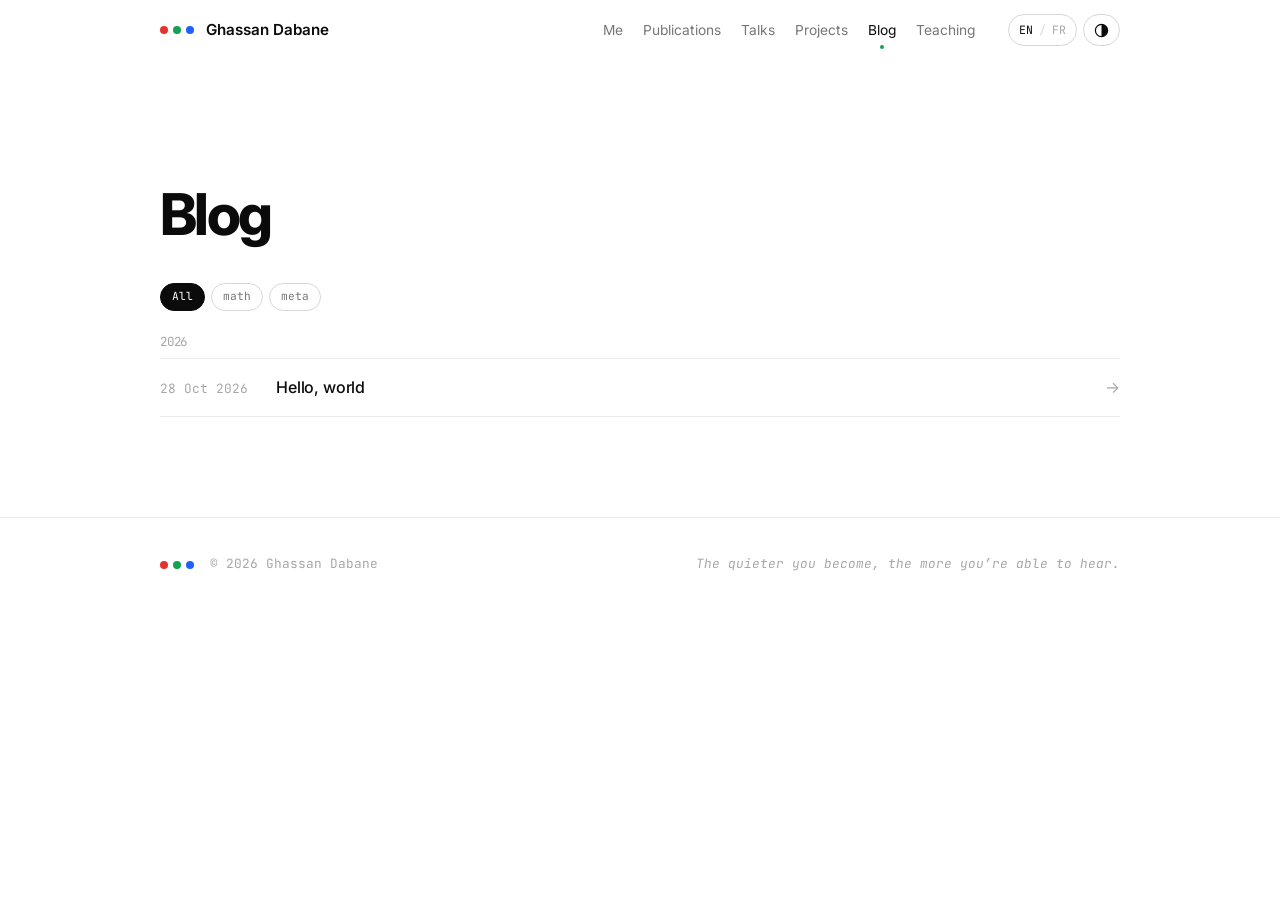
==== blog.html @ eb93631a "adding everything" ====
<!doctype html>
<html lang="en" data-lang="en">
<head>
  <meta charset="utf-8">
  <meta name="viewport" content="width=device-width, initial-scale=1">
  <title>Blog — Ghassan Dabane</title>
  <meta name="description" content="Notes on classic literature, technology and mathematics by Ghassan Dabane.">
  <meta name="theme-color" content="#ffffff" media="(prefers-color-scheme: light)">
  <meta name="theme-color" content="#0b0b0c" media="(prefers-color-scheme: dark)">
  <link rel="icon" href="assets/img/favicon.svg" type="image/svg+xml">
  <link rel="alternate" type="application/rss+xml" title="Ghassan Dabane — Blog" href="feed.xml">
  <script>
    (function () {
      var d = document.documentElement, t, l;
      try { t = localStorage.getItem('theme'); l = localStorage.getItem('lang'); } catch (e) {}
      if (t) d.dataset.theme = t;
      if (!l) l = (navigator.language || 'en').slice(0, 2) === 'fr' ? 'fr' : 'en';
      d.dataset.lang = l; d.lang = l;
    })();
  </script>
  <link rel="preconnect" href="https://fonts.googleapis.com">
  <link rel="preconnect" href="https://fonts.gstatic.com" crossorigin>
  <link href="https://fonts.googleapis.com/css2?family=Inter:wght@400..800&family=JetBrains+Mono:wght@400;500&family=Newsreader:ital,opsz,wght@0,6..72,400..600;1,6..72,400..600&display=swap" rel="stylesheet">
  <link rel="stylesheet" href="assets/css/style.css">
</head>
<body data-page="blog">
<a class="skip" href="#main">Skip to content</a>
<span hidden data-title-en="Blog — Ghassan Dabane" data-title-fr="Blog — Ghassan Dabane"></span>
<header class="site-header">
  <div class="wrap bar">
    <a class="brand" href="./" aria-label="Ghassan Dabane — home"><span class="rgb" aria-hidden="true"><i></i><i></i><i></i></span>Ghassan Dabane</a>
    <nav class="nav" aria-label="Main">
      <a href="./#me" data-nav="me" style="--c:var(--red)"><span lang="en">Me</span><span lang="fr">Moi</span></a>
      <a href="./#publications" data-nav="publications" style="--c:var(--green)">Publications</a>
      <a href="./#presentations" data-nav="presentations" style="--c:var(--blue)"><span lang="en">Talks</span><span lang="fr">Exposés</span></a>
      <a href="./#projects" data-nav="projects" style="--c:var(--red)"><span lang="en">Projects</span><span lang="fr">Projets</span></a>
      <a href="./#blog" data-nav="blog" style="--c:var(--green)">Blog</a>
      <a href="./#teaching" data-nav="teaching" style="--c:var(--blue)"><span lang="en">Teaching</span><span lang="fr">Enseignement</span></a>
    </nav>
    <div class="tools">
      <button class="toggle" id="lang-toggle" type="button" aria-label="Français / English"><span data-l="en">EN</span><span class="sep">/</span><span data-l="fr">FR</span></button>
      <button class="toggle" id="theme-toggle" type="button" aria-label="Toggle dark mode">
        <svg class="theme-icon" viewBox="0 0 16 16" aria-hidden="true"><circle cx="8" cy="8" r="6.5" fill="none" stroke="currentColor" stroke-width="1.3"/><path class="half" d="M8 1.5a6.5 6.5 0 0 1 0 13z" fill="currentColor"/></svg>
      </button>
    </div>
  </div>
</header>

<main id="main" class="wrap">
  <header class="page-head">
    <h1><span lang="en">Blog</span><span lang="fr">Blog</span></h1>
  </header>
  <div class="filters" id="filters" role="toolbar" aria-label="Tags"></div>
  <div id="list" aria-live="polite"></div>
</main>

<footer class="site-footer">
  <div class="wrap foot-row">
    <span class="mono"><span class="rgb" aria-hidden="true"><i></i><i></i><i></i></span>&nbsp; © <span data-year>2026</span> Ghassan Dabane</span>
    <span class="mono quote"><span lang="en">The quieter you become, the more you’re able to hear.</span><span lang="fr">Plus tu deviens silencieux, plus tu es capable d’entendre.</span></span>
  </div>
</footer>

<script src="assets/js/site.js"></script>
<script src="assets/js/posts.js"></script>
<script>
(function () {
  var tag = new URLSearchParams(location.search).get('tag'), all = [];
  var filters = document.getElementById('filters'), list = document.getElementById('list');
  function draw() {
    var l = Site.lang(), posts = Posts.forLang(all, l), tags = [];
    posts.forEach(function (p) { (p.tags || []).forEach(function (t) { if (tags.indexOf(t) < 0) tags.push(t); }); });
    tags.sort();
    filters.innerHTML = tags.length < 2 ? '' :
      '<button class="chip' + (tag ? '' : ' on') + '" data-tag="">' + Site.t('all') + '</button>' +
      tags.map(function (t) { return '<button class="chip' + (tag === t ? ' on' : '') + '" data-tag="' + Posts.esc(t) + '">' + Posts.esc(t) + '</button>'; }).join('');
    var shown = posts.filter(function (p) { return !tag || (p.tags || []).indexOf(tag) >= 0; });
    if (!shown.length) { list.innerHTML = '<ul class="lines"><li class="empty">' + Site.t('soon') + '</li></ul>'; return; }
    var byYear = {};
    shown.forEach(function (p) { var y = (p.date || '').slice(0, 4); (byYear[y] = byYear[y] || []).push(p); });
    list.innerHTML = Object.keys(byYear).sort().reverse().map(function (y) {
      return '<section class="year-group"><h2>' + y + '</h2><ul class="lines">' + byYear[y].map(function (p) { return Posts.itemHTML(p, l); }).join('') + '</ul></section>';
    }).join('');
  }
  filters.addEventListener('click', function (e) {
    var b = e.target.closest('[data-tag]'); if (!b) return;
    tag = b.dataset.tag || null; draw();
  });
  Posts.load().then(function (p) { all = p; draw(); });
  document.addEventListener('langchange', draw);
})();
</script>
</body>
</html>
---- assets/css/style.css ----
/* =========================================================================
   Ghassan Dabane — personal site
   Five colours only: black, white, red, green, blue.
   Every grey is black or white at reduced opacity.
   ========================================================================= */

:root {
  --black: #0b0b0c;
  --white: #ffffff;
  --red:   #e5322d;
  --green: #12a150;
  --blue:  #1f5fff;

  --bg: var(--white);
  --fg: var(--black);

  --sans:  "Inter", ui-sans-serif, system-ui, -apple-system, "Segoe UI", Roboto, sans-serif;
  --serif: "Newsreader", "Iowan Old Style", "Palatino Linotype", Georgia, serif;
  --mono:  "JetBrains Mono", ui-monospace, SFMono-Regular, Menlo, Consolas, monospace;

  --wrap: 1040px;
  --gutter: clamp(16px, 4vw, 40px);
  --ease: cubic-bezier(.22, .8, .2, 1);
  color-scheme: light;
}
:root[data-theme="dark"] { --bg: var(--black); --fg: var(--white); color-scheme: dark; }
@media (prefers-color-scheme: dark) {
  :root:not([data-theme="light"]) { --bg: var(--black); --fg: var(--white); color-scheme: dark; }
}
:root {
  --fg-72: color-mix(in srgb, var(--fg) 72%, transparent);
  --fg-56: color-mix(in srgb, var(--fg) 56%, transparent);
  --fg-36: color-mix(in srgb, var(--fg) 36%, transparent);
  --fg-16: color-mix(in srgb, var(--fg) 16%, transparent);
  --fg-08: color-mix(in srgb, var(--fg) 8%, transparent);
  --fg-04: color-mix(in srgb, var(--fg) 4%, transparent);
  --bg-80: color-mix(in srgb, var(--bg) 82%, transparent);
}

/* language switching: <x lang="en">…</x><x lang="fr">…</x> */
html[data-lang="en"] body [lang="fr"],
html[data-lang="fr"] body [lang="en"] { display: none !important; }

/* ---------- base ---------- */
*, *::before, *::after { box-sizing: border-box; }
html { -webkit-text-size-adjust: 100%; scroll-behavior: smooth; scroll-padding-top: 80px; }
body {
  margin: 0; background: var(--bg); color: var(--fg);
  font: 400 16px/1.6 var(--sans);
  -webkit-font-smoothing: antialiased; text-rendering: optimizeLegibility;
  transition: background-color .35s var(--ease), color .35s var(--ease);
  overflow-x: hidden;
}
img, svg { display: block; max-width: 100%; }
a { color: inherit; text-decoration: none; }
p { margin: 0; }
h1, h2, h3 { margin: 0; font-weight: 700; letter-spacing: -.02em; line-height: 1.15; }
ul { list-style: none; margin: 0; padding: 0; }
button { font: inherit; color: inherit; background: none; border: 0; padding: 0; cursor: pointer; }
::selection { background: var(--blue); color: var(--white); }
:focus-visible { outline: 2px solid var(--blue); outline-offset: 3px; border-radius: 4px; }

.wrap { width: 100%; max-width: var(--wrap); margin: 0 auto; padding: 0 var(--gutter); }
.mono { font-family: var(--mono); font-size: .8rem; }
.muted { color: var(--fg-56); }
.skip { position: absolute; left: -999px; top: 8px; background: var(--fg); color: var(--bg); padding: 8px 12px; border-radius: 6px; z-index: 99; }
.skip:focus { left: 8px; }

.rgb { display: inline-flex; gap: 5px; align-items: center; vertical-align: middle; }
.rgb i { width: 8px; height: 8px; border-radius: 50%; display: block; }
.rgb i:nth-child(1) { background: var(--red); }
.rgb i:nth-child(2) { background: var(--green); }
.rgb i:nth-child(3) { background: var(--blue); }
.dot { width: 7px; height: 7px; border-radius: 50%; display: inline-block; flex: none; }
.dot.r { background: var(--red); } .dot.g { background: var(--green); } .dot.b { background: var(--blue); }

/* ---------- header ---------- */
.site-header {
  position: sticky; top: 0; z-index: 50; background: var(--bg-80);
  backdrop-filter: saturate(1.4) blur(14px); -webkit-backdrop-filter: saturate(1.4) blur(14px);
  border-bottom: 1px solid transparent; transition: border-color .3s var(--ease);
}
.site-header.scrolled { border-bottom-color: var(--fg-08); }
.bar { display: flex; align-items: center; gap: 24px; height: 60px; }
.brand { display: inline-flex; align-items: center; gap: 12px; font-weight: 600; font-size: .95rem; white-space: nowrap; }
.brand .rgb { transition: gap .3s var(--ease); }
.brand:hover .rgb { gap: 8px; }
.nav { display: flex; gap: 2px; margin-left: auto; }
.nav a { position: relative; padding: 6px 9px; border-radius: 8px; font-size: .86rem; color: var(--fg-56); transition: color .2s; }
.nav a:hover, .nav a.active { color: var(--fg); }
.nav a.active::after {
  content: ""; position: absolute; left: 50%; bottom: -2px; width: 4px; height: 4px; border-radius: 50%;
  transform: translateX(-50%); background: var(--c, var(--fg));
}
.tools { display: flex; align-items: center; gap: 6px; }
.toggle {
  height: 32px; min-width: 32px; padding: 0 10px; border-radius: 999px; border: 1px solid var(--fg-16);
  display: inline-flex; align-items: center; justify-content: center; gap: 6px;
  font-family: var(--mono); font-size: .72rem; transition: border-color .2s;
}
.toggle:hover { border-color: var(--fg-36); }
.toggle .off { color: var(--fg-36); }
.toggle .sep { color: var(--fg-16); }
.theme-icon { width: 15px; height: 15px; }
.theme-icon .half { transform-origin: center; transition: transform .5s var(--ease); }
:root[data-theme="dark"] .theme-icon .half { transform: rotate(180deg); }

/* ---------- hero ---------- */
.hero { padding: clamp(72px, 14vw, 168px) 0 clamp(72px, 11vw, 136px); }
.hero-grid { display: grid; grid-template-columns: minmax(0, 1fr) auto; gap: 48px; align-items: center; }
.hero h1 { font-size: clamp(2.75rem, 7.5vw, 5rem); font-weight: 760; letter-spacing: -.045em; line-height: .96; margin-bottom: 28px; }
.hero h1 span { display: block; }
.lead { font-size: clamp(1.05rem, 1.7vw, 1.25rem); line-height: 1.45; color: var(--fg-72); max-width: 32ch; letter-spacing: -.01em; }
.affil { color: var(--fg-36); margin-top: 14px; }
.links { display: flex; flex-wrap: wrap; gap: 6px 22px; margin-top: 36px; font-size: .92rem; }
.links a {
  background-image: linear-gradient(var(--fg), var(--fg)); background-size: 0 1px;
  background-position: 0 100%; background-repeat: no-repeat; transition: background-size .35s var(--ease);
}
.links a:hover { background-size: 100% 1px; }

.matrix { display: grid; grid-template-columns: repeat(5, var(--d)); gap: calc(var(--d) * .9); --d: 18px; cursor: pointer; }
.matrix i {
  width: var(--d); height: var(--d); border-radius: 50%;
  background: color-mix(in srgb, var(--fg) 8%, var(--bg));
  transition: background-color .45s var(--ease) var(--dl, 0ms), transform .3s var(--ease);
  transform: scale(var(--s, 1));
}
.matrix i.r { background: var(--red); } .matrix i.g { background: var(--green); }
.matrix i.b { background: var(--blue); } .matrix i.k { background: var(--fg); }

/* ---------- sections ---------- */
.section { padding: clamp(48px, 7vw, 80px) 0; border-top: 1px solid var(--fg-08); }
.section-grid { display: grid; grid-template-columns: 200px minmax(0, 1fr); gap: 40px; }
.section-head { position: sticky; top: 92px; align-self: start; display: flex; align-items: baseline; gap: 14px; }
.section-head .num { display: inline-flex; align-items: center; gap: 8px; color: var(--fg-36); }
.section-head h2 { font-size: 1.05rem; font-weight: 600; letter-spacing: -.01em; }

/* me */
.me { display: grid; grid-template-columns: 120px minmax(0, 1fr); gap: 48px; align-items: start; }
.portrait { width: 120px; height: 120px; border-radius: 50%; overflow: hidden; }
.portrait img { width: 100%; height: 100%; object-fit: cover; filter: grayscale(1) contrast(1.05); transition: filter .6s var(--ease); }
.portrait:hover img { filter: none; }
.cols { display: grid; grid-template-columns: 1fr 1fr; gap: 40px; }
.label { color: var(--fg-36); margin: 0 0 10px; }
.list + .label { margin-top: 28px; }
.list li { display: grid; grid-template-columns: 72px minmax(0, 1fr); gap: 16px; padding: 5px 0; font-size: .95rem; }
.list .yr { color: var(--fg-36); padding-top: 2px; }
.list .inst { display: block; color: var(--fg-56); font-size: .88rem; }
.quote { font-style: italic; }

/* lines: talks, posts */
.lines { border-top: 1px solid var(--fg-08); }
.lines li a, .lines li.static { display: grid; grid-template-columns: 96px minmax(0, 1fr) auto; gap: 20px; align-items: baseline; padding: 16px 0; border-bottom: 1px solid var(--fg-08); }
.lines .date { color: var(--fg-36); white-space: nowrap; }
.lines .title { font-weight: 500; letter-spacing: -.01em; transition: transform .35s var(--ease); display: inline-block; }
.lines .sub { color: var(--fg-56); font-size: .88rem; margin-left: 10px; }
.lines .side { display: flex; align-items: center; gap: 10px; color: var(--fg-36); }
.lines .arrow { transition: transform .3s var(--ease), color .2s; }
.lines li a:hover .title { transform: translateX(4px); }
.lines li a:hover .arrow { transform: translateX(3px); color: var(--fg); }
.lines .empty { color: var(--fg-36); padding: 16px 0; border-bottom: 1px solid var(--fg-08); font-family: var(--mono); font-size: .8rem; }
.lang-badge { font-family: var(--mono); font-size: .64rem; text-transform: uppercase; border: 1px solid var(--fg-16); border-radius: 4px; padding: 0 5px; color: var(--fg-56); }
.more { display: inline-flex; align-items: center; gap: 8px; margin-top: 20px; color: var(--fg-56); transition: color .2s; }
.more:hover { color: var(--fg); }

/* publications */
.pub { padding: 18px 0 22px; border-top: 1px solid var(--fg-08); border-bottom: 1px solid var(--fg-08); }
.pub + .pub { border-top: 0; }
.pub-meta { color: var(--fg-36); margin-bottom: 8px; }
.pub h3 { font-size: 1.02rem; font-weight: 600; line-height: 1.4; letter-spacing: -.01em; max-width: 56ch; margin-bottom: 4px; }
.pub .authors { color: var(--fg-56); font-size: .9rem; }
.pub .authors b { color: var(--fg); font-weight: 500; }
.pub-actions { display: flex; flex-wrap: wrap; gap: 6px; margin-top: 14px; }
.chip {
  display: inline-flex; align-items: center; gap: 6px; height: 28px; padding: 0 11px; border-radius: 999px;
  font-family: var(--mono); font-size: .7rem; border: 1px solid var(--fg-16); color: var(--fg-56);
  transition: border-color .2s, color .2s, background-color .2s;
}
.chip:hover, .chip[aria-expanded="true"] { border-color: var(--fg); color: var(--fg); }
.pub-panel { display: none; margin-top: 14px; }
.pub-panel.open { display: block; animation: fade .35s var(--ease); }
.pub-panel pre {
  margin: 0; padding: 14px 16px; border-radius: 10px; background: var(--fg-04); border: 1px solid var(--fg-08);
  font-family: var(--mono); font-size: .72rem; line-height: 1.6; overflow-x: auto; color: var(--fg-72);
}
@keyframes fade { from { opacity: 0; transform: translateY(-4px); } to { opacity: 1; transform: none; } }

/* projects */
.feature { display: grid; grid-template-columns: minmax(0, 1fr) minmax(0, 1fr); border: 1px solid var(--fg-08); border-radius: 20px; overflow: hidden; transition: border-color .3s var(--ease); }
.feature:hover { border-color: var(--fg-36); }
.feature-body { padding: 32px; display: flex; flex-direction: column; justify-content: flex-end; }
.feature-label { display: flex; align-items: center; gap: 8px; color: var(--fg-36); margin-bottom: auto; padding-bottom: 32px; }
.feature h3 { font-size: 2rem; letter-spacing: -.04em; margin-bottom: 8px; }
.pitch { color: var(--fg-56); max-width: 30ch; }
.feature-art { border-left: 1px solid var(--fg-08); display: grid; place-items: center; padding: 28px; min-height: 280px; }
.feature-art svg { width: min(100%, 300px); height: auto; overflow: visible; }
.feature-art .scan { animation: scan 4.5s var(--ease) infinite; }
@keyframes scan { 0%, 100% { transform: translateY(-70px); opacity: 0; } 15% { opacity: 1; } 50% { transform: translateY(70px); opacity: 1; } 65% { opacity: 0; } }
.feature-art .label-chip { font-family: var(--mono); font-size: 11px; }

/* teaching */
.soon { display: flex; align-items: center; gap: 16px; padding-top: 4px; }
.loader { display: flex; gap: 7px; }
.loader i { width: 9px; height: 9px; border-radius: 50%; animation: bob 1.4s var(--ease) infinite; }
.loader i:nth-child(1) { background: var(--red); }
.loader i:nth-child(2) { background: var(--green); animation-delay: .16s; }
.loader i:nth-child(3) { background: var(--blue); animation-delay: .32s; }
@keyframes bob { 0%, 60%, 100% { transform: translateY(0); } 30% { transform: translateY(-6px); } }

/* footer */
.site-footer { border-top: 1px solid var(--fg-08); padding: 36px 0 44px; color: var(--fg-36); }
.foot-row { display: flex; flex-wrap: wrap; justify-content: space-between; gap: 12px 24px; align-items: center; }
.foot-row a { transition: color .2s; }
.foot-row a:hover { color: var(--fg); }

/* ---------- blog index ---------- */
.page-head { padding: clamp(64px, 10vw, 120px) 0 36px; }
.page-head h1 { font-size: clamp(2.4rem, 6vw, 3.6rem); letter-spacing: -.045em; font-weight: 760; }
.filters { display: flex; flex-wrap: wrap; gap: 6px; margin-bottom: 24px; }
.filters .chip.on { background: var(--fg); color: var(--bg); border-color: var(--fg); }
.year-group { margin-bottom: 36px; }
.year-group h2 { font-family: var(--mono); font-size: .78rem; font-weight: 400; color: var(--fg-36); margin-bottom: 8px; }
main.wrap { padding-bottom: 64px; }

/* ---------- article ---------- */
.article { max-width: 700px; margin: 0 auto; padding: clamp(48px, 8vw, 96px) var(--gutter) 64px; }
.back { display: inline-flex; gap: 8px; align-items: center; color: var(--fg-36); margin-bottom: 40px; transition: color .2s; }
.back:hover { color: var(--fg); }
.article-meta { display: flex; flex-wrap: wrap; gap: 6px 14px; align-items: center; color: var(--fg-36); margin-bottom: 16px; }
.article-meta .tag { color: var(--fg-56); }
.article-meta .tag:hover { color: var(--fg); }
.article h1 { font-size: clamp(2rem, 5vw, 3rem); letter-spacing: -.04em; line-height: 1.08; font-weight: 740; margin-bottom: 18px; }
.article .dek { font-family: var(--serif); font-size: 1.25rem; line-height: 1.45; color: var(--fg-56); font-style: italic; }
.article .alt-lang { margin-top: 18px; }
.article hr.rule { border: 0; height: 1px; background: var(--fg-08); margin: 32px 0 40px; }
.progress { position: fixed; top: 0; left: 0; height: 2px; width: 100%; transform-origin: 0 50%; transform: scaleX(var(--p, 0)); z-index: 60;
  background: linear-gradient(90deg, var(--red) 0 33.33%, var(--green) 33.33% 66.66%, var(--blue) 66.66%); }

.prose { font-family: var(--serif); font-size: 1.2rem; line-height: 1.72; font-optical-sizing: auto; }
.prose > * + * { margin-top: 1.1em; }
.prose p { margin-bottom: 0; }
.prose li > p + p { margin-top: .6em; }
.prose h2, .prose h3, .prose h4 { font-family: var(--sans); letter-spacing: -.025em; line-height: 1.2; margin-top: 2.2em; }
.prose h2 { font-size: 1.5rem; } .prose h3 { font-size: 1.2rem; } .prose h4 { font-size: 1.02rem; }
.prose h2 + *, .prose h3 + *, .prose h4 + * { margin-top: .7em; }
.prose a { background-image: linear-gradient(var(--blue), var(--blue)); background-size: 100% 1px; background-position: 0 100%; background-repeat: no-repeat; transition: background-size .25s; }
.prose a:hover { background-size: 100% 2px; }
.prose strong { font-weight: 600; }
.prose ul { list-style: disc; } .prose ol { list-style: decimal; }
.prose ul, .prose ol { padding-left: 1.3em; }
.prose li + li { margin-top: .35em; }
.prose li::marker { color: var(--fg-36); }
.prose blockquote { margin-left: 0; margin-right: 0; padding: .1em 0 .1em 1.2em; border-left: 3px solid var(--red); font-style: italic; color: var(--fg-72); }
.prose blockquote p + p { margin-top: .7em; }
.prose blockquote cite { display: block; font-style: normal; font-family: var(--sans); font-size: .85rem; color: var(--fg-56); }
.prose hr { border: 0; text-align: center; margin: 2.4em 0; }
.prose hr::before { content: "• • •"; letter-spacing: .6em; color: var(--fg-36); }
.prose img { border-radius: 12px; margin: 0 auto; }
.prose figcaption, .prose img + em { display: block; text-align: center; font-family: var(--sans); font-size: .85rem; color: var(--fg-56); margin-top: .7em; }
.prose table { width: 100%; border-collapse: collapse; font-family: var(--sans); font-size: .92rem; display: block; overflow-x: auto; }
.prose th { text-align: left; font-weight: 600; border-bottom: 1.5px solid var(--fg); padding: 8px 12px; }
.prose td { border-bottom: 1px solid var(--fg-08); padding: 8px 12px; }
.prose :not(pre) > code { font-family: var(--mono); font-size: .8em; background: var(--fg-08); padding: .12em .38em; border-radius: 5px; }
.prose pre { margin-left: -12px; margin-right: -12px; }
.prose pre code { display: block; font-family: var(--mono); font-size: .82rem; line-height: 1.65; padding: 18px 20px; border-radius: 14px; background: var(--fg-04); border: 1px solid var(--fg-08); overflow-x: auto; }
.prose .math-display { overflow-x: auto; overflow-y: hidden; padding: .3em 0; }
.prose .katex { font-size: 1.04em; }
.prose .katex-display { margin: 0; }
.prose .math-error { color: var(--red); font-family: var(--mono); font-size: .8em; }
.prose sup.fn a { font-family: var(--sans); font-size: .7em; font-weight: 600; color: var(--blue); background: none; padding: 0 .1em; }
.prose .footnotes { margin-top: 3em; padding-top: 1.2em; border-top: 1px solid var(--fg-08); font-size: 1rem; color: var(--fg-72); }
.prose .footnotes ol { padding-left: 1.2em; }
.prose .footnotes a.fn-back { background: none; color: var(--fg-36); margin-left: .3em; font-family: var(--sans); }
.post-nav { display: grid; grid-template-columns: 1fr 1fr; gap: 12px; margin-top: 64px; }
.post-nav a { border: 1px solid var(--fg-08); border-radius: 14px; padding: 16px 18px; transition: border-color .3s; }
.post-nav a:hover { border-color: var(--fg-36); }
.post-nav .mono { color: var(--fg-36); display: block; margin-bottom: 4px; }
.post-nav .next { text-align: right; grid-column: 2; }
.post-nav b { font-weight: 500; }

/* syntax highlighting, five colours only */
.hljs-keyword, .hljs-built_in, .hljs-selector-tag, .hljs-literal { color: var(--blue); }
.hljs-string, .hljs-attr, .hljs-template-variable, .hljs-addition { color: var(--green); }
.hljs-number, .hljs-title.function_, .hljs-title, .hljs-section, .hljs-deletion, .hljs-symbol { color: var(--red); }
.hljs-comment, .hljs-quote, .hljs-meta { color: var(--fg-36); font-style: italic; }

/* reveal on scroll */
.reveal { opacity: 0; transform: translateY(14px); transition: opacity .8s var(--ease), transform .8s var(--ease); }
.reveal.in { opacity: 1; transform: none; }

/* ---------- responsive ---------- */
@media (max-width: 860px) {
  .section-grid { grid-template-columns: 1fr; gap: 24px; }
  .section-head { position: static; }
  .feature { grid-template-columns: 1fr; }
  .feature-art { border-left: 0; border-top: 1px solid var(--fg-08); min-height: 220px; order: -1; }
}
@media (max-width: 720px) {
  .bar { height: 54px; gap: 12px; }
  .nav { position: fixed; left: 0; right: 0; top: 54px; margin: 0; padding: 4px var(--gutter); overflow-x: auto; scrollbar-width: none;
         background: var(--bg-80); backdrop-filter: blur(14px); -webkit-backdrop-filter: blur(14px); border-bottom: 1px solid var(--fg-08); }
  .nav::-webkit-scrollbar { display: none; }
  .nav a { white-space: nowrap; font-size: .82rem; }
  .tools { margin-left: auto; }
  html { scroll-padding-top: 104px; }
  main { padding-top: 40px; }
  .hero-grid { grid-template-columns: 1fr; }
  .matrix { --d: 9px; order: -1; }
  .me { grid-template-columns: 1fr; gap: 28px; }
  .portrait { width: 88px; height: 88px; }
  .cols { grid-template-columns: 1fr; gap: 0; }
  .cols > div + div { margin-top: 28px; }
  .lines li a, .lines li.static { grid-template-columns: 1fr auto; gap: 2px 16px; }
  .lines .date { grid-column: 1 / -1; }
  .lines .sub { display: block; margin: 2px 0 0; }
  .prose { font-size: 1.1rem; }
  .post-nav { grid-template-columns: 1fr; }
  .post-nav .next { grid-column: 1; }
}
@media (prefers-reduced-motion: reduce) {
  *, *::before, *::after { animation: none !important; transition: none !important; scroll-behavior: auto !important; }
  .reveal { opacity: 1; transform: none; }
}
@media print {
  .site-header, .progress, .post-nav, .back { display: none !important; }
}
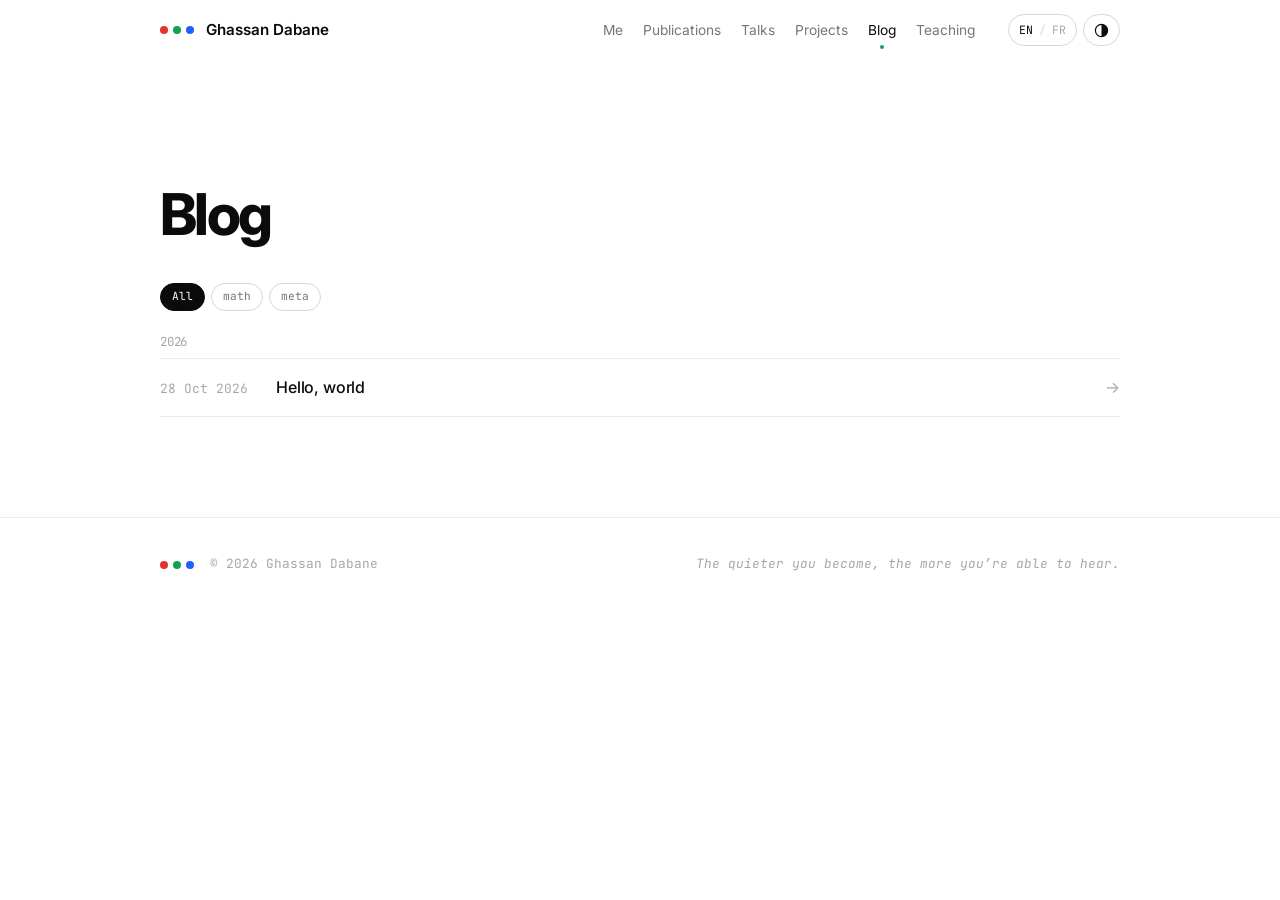
==== commit e2bd54fd: "changing french" ====
--- a/blog.html
+++ b/blog.html
@@ -32,7 +32,7 @@
     <nav class="nav" aria-label="Main">
       <a href="./#me" data-nav="me" style="--c:var(--red)"><span lang="en">Me</span><span lang="fr">Moi</span></a>
       <a href="./#publications" data-nav="publications" style="--c:var(--green)">Publications</a>
-      <a href="./#presentations" data-nav="presentations" style="--c:var(--blue)"><span lang="en">Talks</span><span lang="fr">Exposés</span></a>
+      <a href="./#presentations" data-nav="presentations" style="--c:var(--blue)"><span lang="en">Talks</span><span lang="fr">Présentations</span></a>
       <a href="./#projects" data-nav="projects" style="--c:var(--red)"><span lang="en">Projects</span><span lang="fr">Projets</span></a>
       <a href="./#blog" data-nav="blog" style="--c:var(--green)">Blog</a>
       <a href="./#teaching" data-nav="teaching" style="--c:var(--blue)"><span lang="en">Teaching</span><span lang="fr">Enseignement</span></a>
--- a/assets/css/style.css
+++ b/assets/css/style.css
@@ -321,7 +321,156 @@
 @media (prefers-reduced-motion: reduce) {
   *, *::before, *::after { animation: none !important; transition: none !important; scroll-behavior: auto !important; }
   .reveal { opacity: 1; transform: none; }
+  .sweep, .w-live .dot { display: none; }
 }
 @media print {
   .site-header, .progress, .post-nav, .back { display: none !important; }
 }
+
+/* =========================================================================
+   Teaching: course overview and chapters (course.html)
+   ========================================================================= */
+.course { padding-bottom: 64px; }
+
+/* home: teaching card */
+.course-card .feature-body { justify-content: space-between; }
+.course-card h3 a { background-image: linear-gradient(var(--fg), var(--fg)); background-size: 0 2px; background-position: 0 100%; background-repeat: no-repeat; transition: background-size .35s var(--ease); }
+.course-card h3 a:hover { background-size: 100% 2px; }
+.course-card .pub-actions { margin-top: 24px; }
+.teach-list { margin-top: 20px; }
+.chip-solid { background: var(--fg); color: var(--bg); border-color: var(--fg); }
+.chip-solid:hover { background: var(--blue); border-color: var(--blue); color: var(--white); }
+
+/* the action potential drawn in dots (home card + overview) */
+.spike-art svg { width: min(100%, 320px); height: auto; overflow: visible; }
+.spike-art .sweep, .course-art .sweep { animation: sweep 5s linear infinite; }
+@keyframes sweep { from { transform: translateX(14px); opacity: 0; } 6% { opacity: 1; } 94% { opacity: 1; } to { transform: translateX(300px); opacity: 0; } }
+
+/* overview */
+.course-hero { display: grid; grid-template-columns: minmax(0, 1.2fr) minmax(0, 1fr); gap: 48px; align-items: center; padding: clamp(48px, 9vw, 104px) 0 clamp(40px, 7vw, 80px); }
+.course-hero .back { margin-bottom: 28px; }
+.course-hero h1 { font-size: clamp(2.75rem, 7.5vw, 5rem); font-weight: 760; letter-spacing: -.045em; line-height: .96; margin-bottom: 20px; }
+.course-hero .lead { max-width: 30ch; }
+.course-summary { color: var(--fg-56); max-width: 52ch; margin-top: 18px; }
+.course-hero .pub-actions { margin-top: 28px; }
+.course-art { display: grid; place-items: center; }
+.course-art svg { width: min(100%, 360px); height: auto; overflow: visible; }
+.course .section { padding-left: 0; padding-right: 0; }
+.course .section-grid > * { min-width: 0; }
+.course-about { max-width: 62ch; }
+.course-about p { font-family: var(--serif); font-size: 1.15rem; line-height: 1.65; color: var(--fg-72); }
+.course-about p + * { margin-top: 18px; }
+.course-about .pub-actions { margin-top: 18px; }
+pre.install { margin: 16px 0 0; padding: 12px 16px; border-radius: 10px; background: var(--fg-04); border: 1px solid var(--fg-08); font-family: var(--mono); font-size: .78rem; overflow-x: auto; }
+.course-fine { color: var(--fg-36); margin-top: 22px !important; font-family: var(--mono) !important; font-size: .74rem !important; }
+.course-fine a { color: var(--fg-56); }
+.course-fine a:hover { color: var(--fg); }
+
+/* chapter layout: chapter rail + article */
+.chapter-grid { display: grid; grid-template-columns: 200px minmax(0, 1fr); gap: 56px; padding-top: clamp(40px, 6vw, 72px); }
+.rail { position: sticky; top: 84px; align-self: start; max-height: calc(100vh - 100px); overflow-y: auto; scrollbar-width: none; font-size: .86rem; }
+.rail::-webkit-scrollbar { display: none; }
+.rail ol { list-style: none; margin: 0; padding: 0; }
+.rail-course { display: inline-flex; align-items: center; gap: 10px; font-weight: 600; margin-bottom: 18px; }
+.rail-chapters li a { display: grid; grid-template-columns: 26px 1fr; gap: 6px; padding: 5px 0; color: var(--fg-56); transition: color .2s; }
+.rail-chapters li a .mono { color: var(--fg-36); font-size: .72rem; padding-top: 2px; }
+.rail-chapters li a:hover { color: var(--fg); }
+.rail-chapters li a[aria-current="page"] { color: var(--fg); font-weight: 500; }
+.rail-chapters li a[aria-current="page"] .mono { color: var(--blue); }
+.rail-toc { margin-top: 28px; padding-top: 18px; border-top: 1px solid var(--fg-08); }
+.rail-toc ol { border-left: 1px solid var(--fg-08); }
+.rail-toc a { display: block; padding: 4px 0 4px 12px; margin-left: -1px; border-left: 1px solid transparent; color: var(--fg-56); font-size: .82rem; line-height: 1.35; transition: color .2s, border-color .2s; }
+.rail-toc a:hover { color: var(--fg); }
+.rail-toc a.active { color: var(--fg); border-left-color: var(--blue); }
+
+.chapter-grid > * { min-width: 0; }
+.chapter { min-width: 0; max-width: 760px; }
+.chapter-head h1 { font-size: clamp(2rem, 5vw, 3rem); letter-spacing: -.04em; line-height: 1.08; font-weight: 740; margin-bottom: 18px; }
+.chapter-head .dek { font-family: var(--serif); font-size: 1.25rem; line-height: 1.45; color: var(--fg-56); font-style: italic; max-width: 40em; }
+.chapter-head .pub-actions { margin-top: 22px; }
+.chapter-head hr.rule { border: 0; height: 1px; background: var(--fg-08); margin: 32px 0 40px; }
+.chapter .prose { max-width: 700px; }
+.chapter .prose h2 { padding-top: 1.4em; border-top: 1px solid var(--fg-08); }
+.chapter .prose > h2:first-child { border-top: 0; padding-top: 0; }
+
+/* printed results under a code block */
+.prose pre.out { margin-top: .35em; margin-left: 0; margin-right: 0; }
+.prose pre.out code { background: none; border: 0; border-left: 2px solid var(--green); border-radius: 0; padding: 4px 0 4px 16px; color: var(--fg-72); font-size: .78rem; }
+.prose pre.out::before { content: "Out"; display: block; font-family: var(--mono); font-size: .66rem; color: var(--green); margin: 0 0 2px 18px; }
+.prose pre + pre.out { margin-top: .25em; }
+
+/* folded plotting code */
+.prose details.fold > summary { list-style: none; cursor: pointer; display: inline-flex; align-items: center; gap: 6px; height: 28px; padding: 0 11px; border-radius: 999px;
+  font-family: var(--mono); font-size: .7rem; border: 1px solid var(--fg-16); color: var(--fg-56); transition: border-color .2s, color .2s; }
+.prose details.fold > summary::-webkit-details-marker { display: none; }
+.prose details.fold > summary::before { content: "▸"; transition: transform .2s var(--ease); }
+.prose details.fold[open] > summary::before { transform: rotate(90deg); }
+.prose details.fold > summary:hover, .prose details.fold[open] > summary { border-color: var(--fg); color: var(--fg); }
+.prose details.fold .fold-close, .prose details.fold[open] .fold-open { display: none; }
+.prose details.fold[open] .fold-close { display: inline; }
+.prose details.fold > pre { margin-top: .8em; animation: fade .35s var(--ease); }
+
+/* asides: corrections and conventions */
+.prose aside.note { font-family: var(--sans); font-size: .95rem; line-height: 1.6; color: var(--fg-72); padding: 14px 18px; border-left: 3px solid var(--blue); background: var(--fg-04); border-radius: 0 10px 10px 0; }
+.prose aside.note p + p { margin-top: .6em; }
+
+/* tables */
+.prose .table-wrap { overflow-x: auto; }
+.prose .table-wrap table { display: table; }
+
+/* figures */
+.prose figure.fig { margin-left: 0; margin-right: 0; }
+.chapter .prose figure.fig.wide { width: min(760px, calc(100vw - 2 * var(--gutter))); max-width: none; }
+.fig-svg { color: var(--fg); }
+.fig-svg svg { display: block; width: 100%; height: auto; overflow: visible; }
+.fig-svg svg text { font-family: var(--sans); }
+.fig-loading { display: grid; place-items: center; min-height: 180px; color: var(--fg-36); border: 1px dashed var(--fg-16); border-radius: 12px; }
+.prose figure.fig figcaption { text-align: left; max-width: 62ch; margin-top: .9em; line-height: 1.5; }
+
+/* interactive figures */
+.widget { margin: 1.6em 0; border: 1px solid var(--fg-16); border-radius: 16px; padding: 18px 20px 16px; font-family: var(--sans); font-size: .9rem; }
+.w-head { display: flex; flex-wrap: wrap; align-items: baseline; gap: 6px 14px; margin-bottom: 12px; }
+.w-live { display: inline-flex; align-items: center; gap: 7px; color: var(--blue); }
+.w-live .dot { animation: pulse 2.4s var(--ease) infinite; }
+@keyframes pulse { 0%, 100% { opacity: 1; } 50% { opacity: .3; } }
+.w-title { font-weight: 600; letter-spacing: -.01em; }
+.w-plots.two { display: grid; grid-template-columns: 1.15fr 1fr; gap: 8px; }
+.w-svg { display: block; width: 100%; height: auto; overflow: visible; color: var(--fg); }
+.w-svg text { font-family: var(--mono); font-size: 10.5px; fill: currentColor; fill-opacity: .56; }
+.w-svg .w-label { fill-opacity: .72; }
+.w-axis line { stroke: currentColor; stroke-opacity: .36; stroke-width: 1; }
+.w-axis .w-zero { stroke-opacity: .16; stroke-dasharray: 3 3; }
+.w-line { fill: none; stroke-width: 2; stroke-linejoin: round; stroke-linecap: round; }
+.w-line.thin { stroke-width: 1.5; }
+.w-legend text { fill-opacity: .72; }
+.w-click { cursor: crosshair; }
+.w-controls { display: grid; gap: 8px; margin-top: 12px; }
+.w-control { display: grid; grid-template-columns: auto minmax(0, 1fr) 4.5em; align-items: center; gap: 14px; }
+.w-control label { font-family: var(--mono); font-size: .8rem; color: var(--fg-72); white-space: nowrap; }
+.w-control output { text-align: right; font-size: .8rem; }
+.w-control input[type=range] { width: 100%; accent-color: var(--blue); height: 28px; cursor: pointer; }
+.w-readout { margin-top: 10px; color: var(--fg-72); line-height: 1.55; display: block; }
+.w-readout .dot { margin-right: 4px; vertical-align: 1px; }
+
+@media (max-width: 960px) {
+  .chapter-grid { grid-template-columns: 1fr; gap: 0; }
+  .rail { position: static; max-height: none; overflow: visible; margin-bottom: 32px; padding-bottom: 20px; border-bottom: 1px solid var(--fg-08); }
+  .rail-chapters { display: flex; gap: 6px; overflow-x: auto; scrollbar-width: none; margin: 0 calc(-1 * var(--gutter)); padding: 0 var(--gutter); }
+  .rail-chapters li a { display: inline-flex; gap: 6px; white-space: nowrap; padding: 5px 11px; border: 1px solid var(--fg-08); border-radius: 999px; }
+  .rail-chapters li a[aria-current="page"] { border-color: var(--fg); }
+  .rail-toc { display: none; }
+  .course-hero { grid-template-columns: 1fr; gap: 24px; }
+  .course-art { order: -1; justify-items: start; }
+  .course-art svg { width: min(100%, 280px); }
+}
+@media (max-width: 720px) {
+  .widget { padding: 14px 12px 12px; margin-left: calc(-1 * var(--gutter) / 2); margin-right: calc(-1 * var(--gutter) / 2); }
+  .w-plots.two { grid-template-columns: 1fr; }
+  .w-svg text { font-size: 12px; }
+  .w-control { grid-template-columns: auto minmax(0, 1fr) 3.6em; gap: 10px; }
+}
+@media print {
+  .rail, .widget, .chapter-head .pub-actions { display: none !important; }
+  .chapter-grid { display: block; }
+  .prose details.fold { display: none; }
+}
